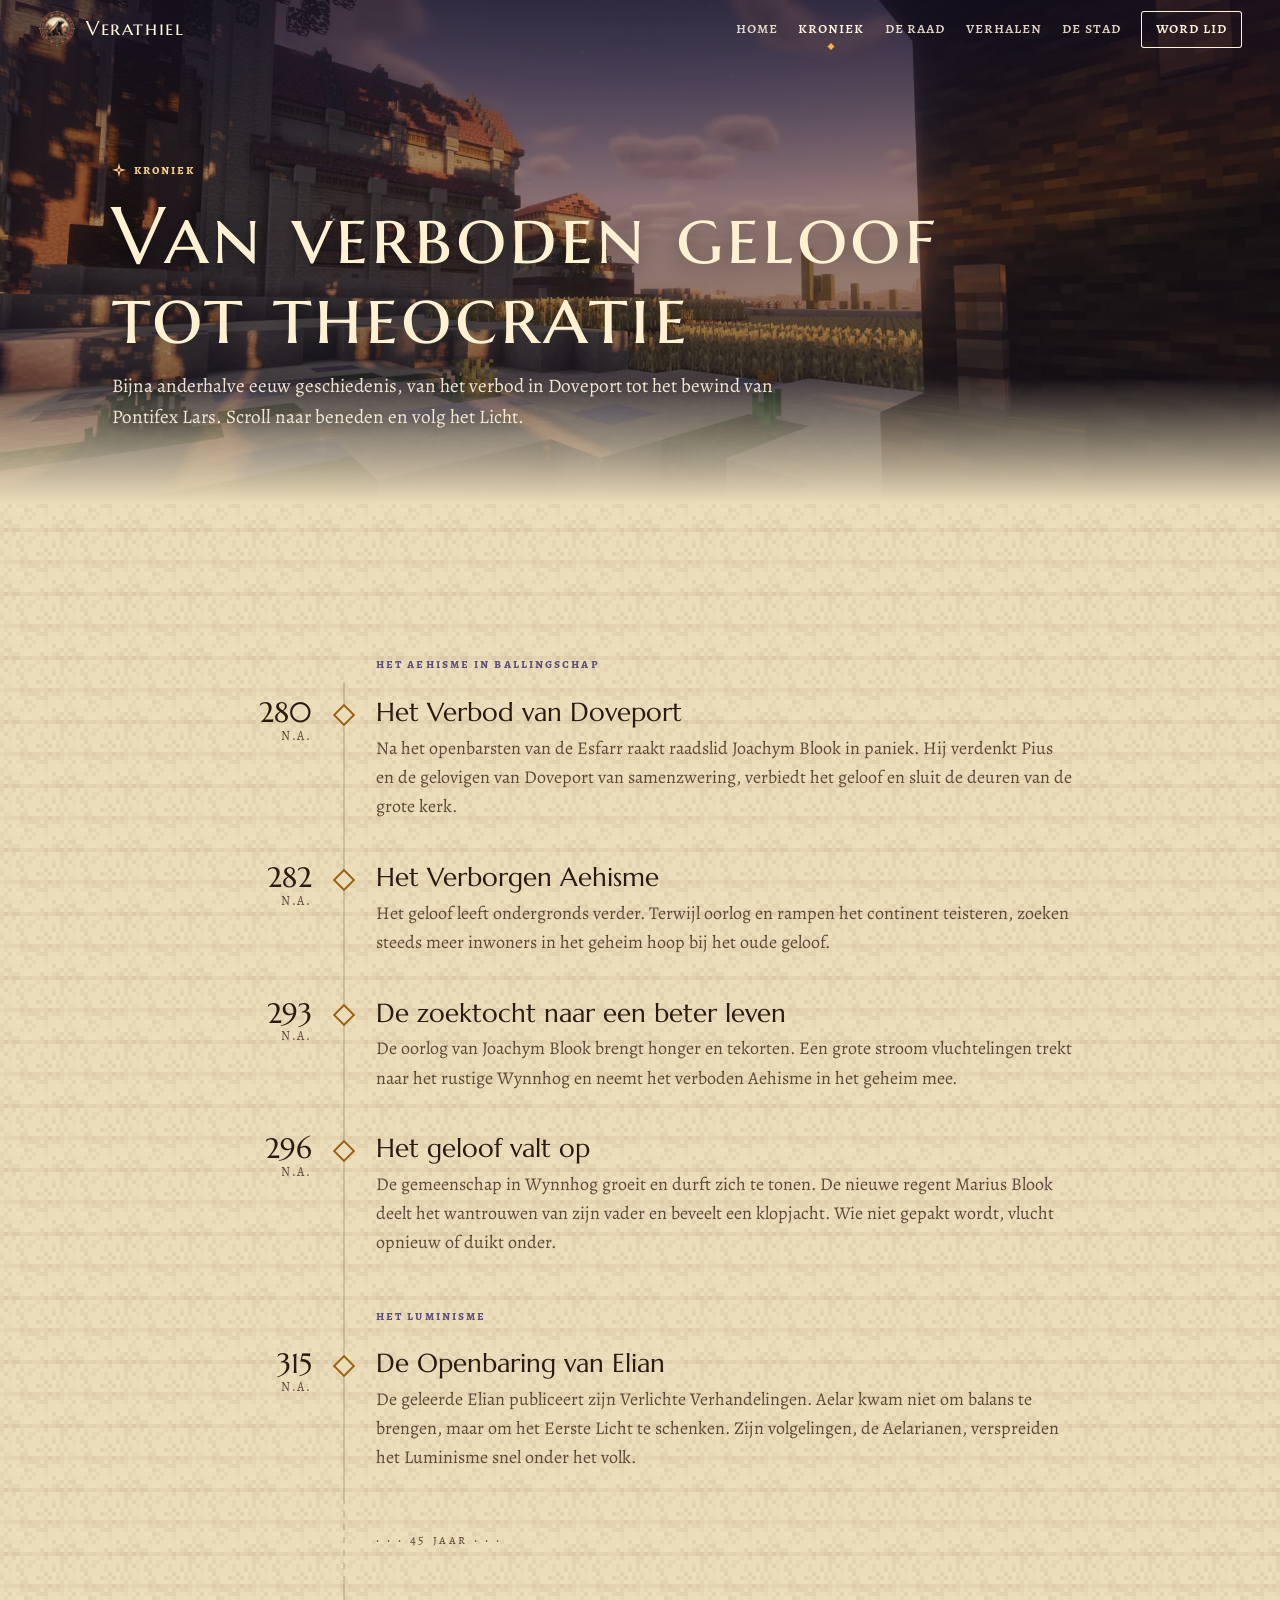
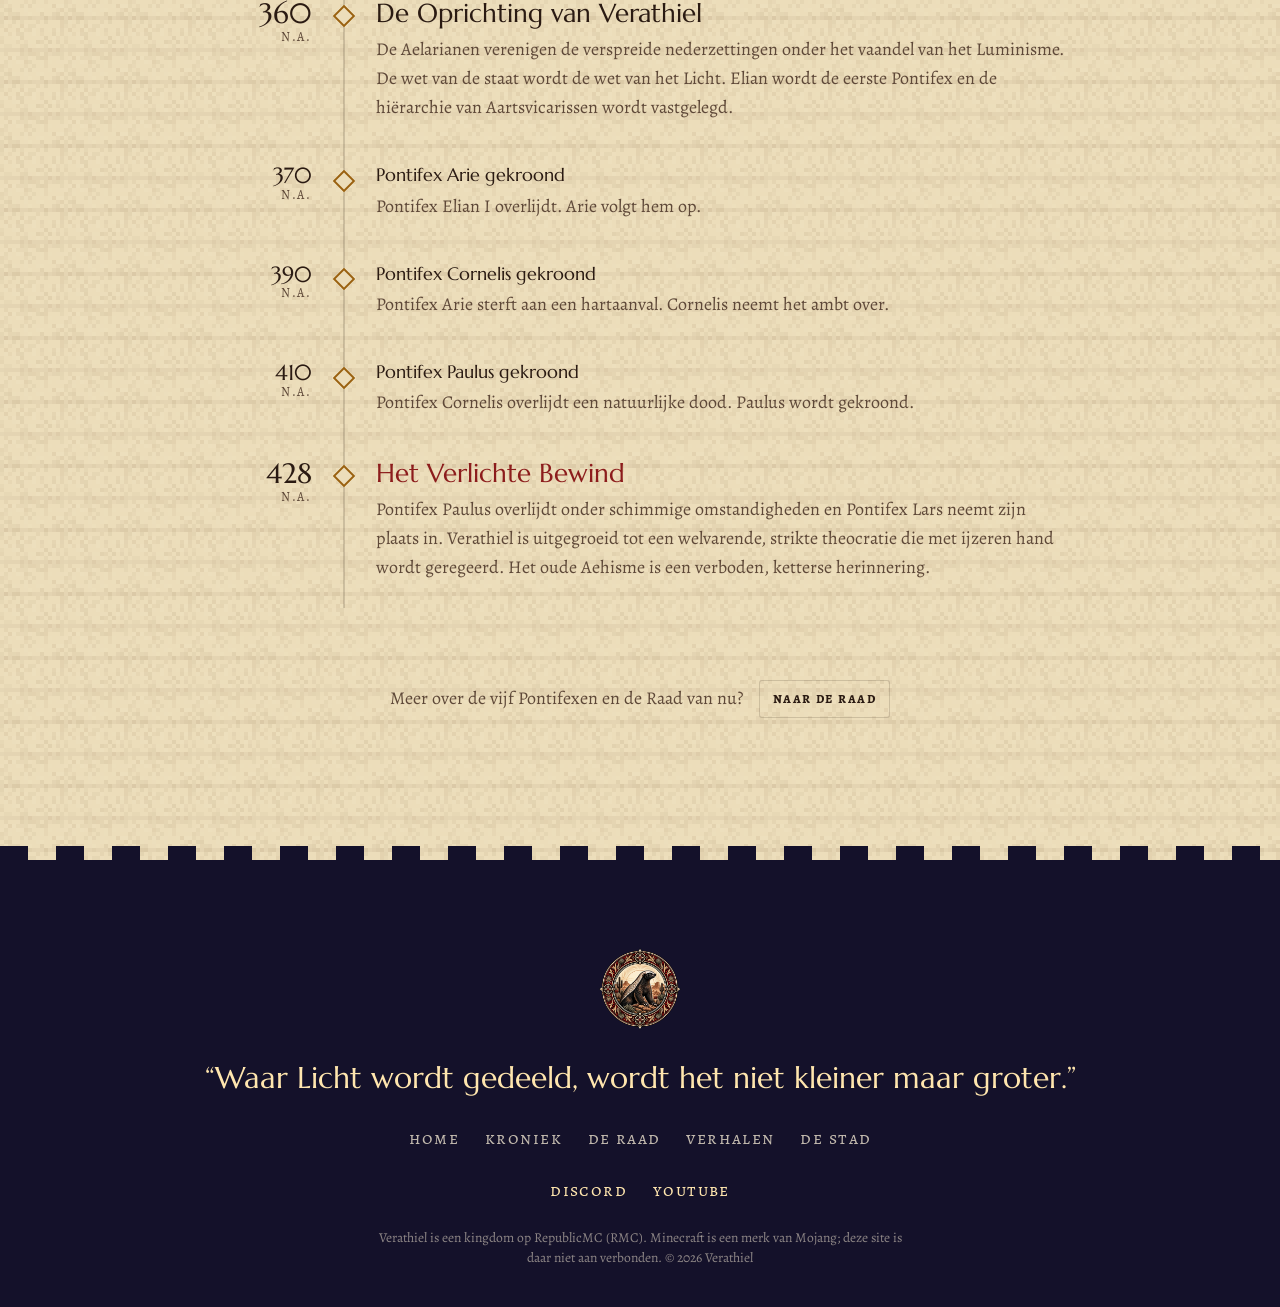
==== kroniek.html @ e4bf0b26 "Site-Update" ====
<!doctype html>
<html lang="nl">
  <head>
    <meta charset="UTF-8" />
    <meta name="viewport" content="width=device-width, initial-scale=1.0, viewport-fit=cover" />
    <title>Kroniek · Verathiel</title>
    <meta name="description" content="De geschiedenis van Verathiel: van het verbod in Doveport tot het bewind van Pontifex Lars." />
    <meta name="theme-color" content="#14112A" />

    <link rel="icon" type="image/png" href="./favicon.png" />
    <link rel="apple-touch-icon" href="./apple-touch-icon.png" />

    <link rel="preconnect" href="https://fonts.googleapis.com" />
    <link rel="preconnect" href="https://fonts.gstatic.com" crossorigin />
    <link
      rel="stylesheet"
      href="https://fonts.googleapis.com/css2?family=Alegreya:ital,wght@0,400;0,500;0,700;1,400;1,500&family=Alegreya+SC:wght@500;700&family=Marcellus&family=Marcellus+SC&display=swap"
    />

    <script type="module" crossorigin src="./assets/kroniek-NRdteNDq.js"></script>
    <link rel="modulepreload" crossorigin href="./assets/gedeeld-qVtBO_b6.js">
    <link rel="stylesheet" crossorigin href="./assets/gedeeld-DC3o7x7U.css">
    <link rel="stylesheet" crossorigin href="./assets/kroniek-DfADhFYu.css">
    <link rel="stylesheet" crossorigin href="./assets/pagina-kop-BnZRckX0.css">
  </head>

  <body data-pagina="kroniek">
    <!-- Navigatie: wordt opgebouwd door src/components/nav/nav.ts -->
    <header class="nav" id="nav"></header>

    <main>
      <!-- ============ PAGINAKOP ============ -->
      <section class="pagina-kop">
        <img class="pagina-kop-beeld" src="./assets/korenveld-Bxg9EKHJ.webp" alt="" />
        <div class="binnen">
          <p class="eyebrow">
            <svg aria-hidden="true"><use href="iconen.svg#ster" /></svg>
            Kroniek
          </p>
          <h1>Van verboden geloof tot theocratie</h1>
          <p>
            Bijna anderhalve eeuw geschiedenis, van het verbod in Doveport tot het bewind van Pontifex Lars. Scroll naar beneden en volg het Licht.
          </p>
        </div>
      </section>

      <!-- ============ TIJDLIJN ============ -->
      <section class="sectie" id="tijdlijn-sectie">
        <div class="binnen">
          <div class="tijdlijn" id="tijdlijn">
            <div class="tijdperk"><span>Het Aehisme in ballingschap</span></div>
            <div class="moment">
              <p class="jaar">
                280
                <small>N.A.</small>
              </p>
              <span class="punt" aria-hidden="true"></span>
              <div class="moment-inhoud">
                <h3>Het Verbod van Doveport</h3>
                <p>
                  Na het openbarsten van de Esfarr raakt raadslid Joachym Blook in paniek. Hij verdenkt Pius
                  en de gelovigen van Doveport van samenzwering, verbiedt het geloof en sluit de deuren van de
                  grote kerk.
                </p>
              </div>
            </div>
            <div class="moment">
              <p class="jaar">
                282
                <small>N.A.</small>
              </p>
              <span class="punt" aria-hidden="true"></span>
              <div class="moment-inhoud">
                <h3>Het Verborgen Aehisme</h3>
                <p>
                  Het geloof leeft ondergronds verder. Terwijl oorlog en rampen het continent teisteren,
                  zoeken steeds meer inwoners in het geheim hoop bij het oude geloof.
                </p>
              </div>
            </div>
            <div class="moment">
              <p class="jaar">
                293
                <small>N.A.</small>
              </p>
              <span class="punt" aria-hidden="true"></span>
              <div class="moment-inhoud">
                <h3>De zoektocht naar een beter leven</h3>
                <p>
                  De oorlog van Joachym Blook brengt honger en tekorten. Een grote stroom vluchtelingen trekt
                  naar het rustige Wynnhog en neemt het verboden Aehisme in het geheim mee.
                </p>
              </div>
            </div>
            <div class="moment">
              <p class="jaar">
                296
                <small>N.A.</small>
              </p>
              <span class="punt" aria-hidden="true"></span>
              <div class="moment-inhoud">
                <h3>Het geloof valt op</h3>
                <p>
                  De gemeenschap in Wynnhog groeit en durft zich te tonen. De nieuwe regent Marius Blook deelt
                  het wantrouwen van zijn vader en beveelt een klopjacht. Wie niet gepakt wordt, vlucht
                  opnieuw of duikt onder.
                </p>
              </div>
            </div>
            <div class="tijdperk lijn"><span>Het Luminisme</span></div>
            <div class="moment">
              <p class="jaar">
                315
                <small>N.A.</small>
              </p>
              <span class="punt" aria-hidden="true"></span>
              <div class="moment-inhoud">
                <h3>De Openbaring van Elian</h3>
                <p>
                  De geleerde Elian publiceert zijn Verlichte Verhandelingen. Aelar kwam niet om balans te
                  brengen, maar om het Eerste Licht te schenken. Zijn volgelingen, de Aelarianen, verspreiden
                  het Luminisme snel onder het volk.
                </p>
              </div>
            </div>
            <div class="moment kloof" aria-hidden="true">
              <span class="kloof-tekst">· · · 45 jaar · · ·</span>
            </div>
            <div class="moment">
              <p class="jaar">
                360
                <small>N.A.</small>
              </p>
              <span class="punt" aria-hidden="true"></span>
              <div class="moment-inhoud">
                <h3>De Oprichting van Verathiel</h3>
                <p>
                  De Aelarianen verenigen de verspreide nederzettingen onder het vaandel van het Luminisme. De
                  wet van de staat wordt de wet van het Licht. Elian wordt de eerste Pontifex en de hiërarchie
                  van Aartsvicarissen wordt vastgelegd.
                </p>
              </div>
            </div>
            <div class="moment klein">
              <p class="jaar">
                370
                <small>N.A.</small>
              </p>
              <span class="punt" aria-hidden="true"></span>
              <div class="moment-inhoud">
                <h3>Pontifex Arie gekroond</h3>
                <p>Pontifex Elian I overlijdt. Arie volgt hem op.</p>
              </div>
            </div>
            <div class="moment klein">
              <p class="jaar">
                390
                <small>N.A.</small>
              </p>
              <span class="punt" aria-hidden="true"></span>
              <div class="moment-inhoud">
                <h3>Pontifex Cornelis gekroond</h3>
                <p>Pontifex Arie sterft aan een hartaanval. Cornelis neemt het ambt over.</p>
              </div>
            </div>
            <div class="moment klein">
              <p class="jaar">
                410
                <small>N.A.</small>
              </p>
              <span class="punt" aria-hidden="true"></span>
              <div class="moment-inhoud">
                <h3>Pontifex Paulus gekroond</h3>
                <p>Pontifex Cornelis overlijdt een natuurlijke dood. Paulus wordt gekroond.</p>
              </div>
            </div>
            <div class="moment nu">
              <p class="jaar">
                428
                <small>N.A.</small>
              </p>
              <span class="punt" aria-hidden="true"></span>
              <div class="moment-inhoud">
                <h3>Het Verlichte Bewind</h3>
                <p>
                  Pontifex Paulus overlijdt onder schimmige omstandigheden en Pontifex Lars neemt zijn plaats
                  in. Verathiel is uitgegroeid tot een welvarende, strikte theocratie die met ijzeren hand
                  wordt geregeerd. Het oude Aehisme is een verboden, ketterse herinnering.
                </p>
              </div>
            </div>
          </div>

          <div class="kroniek-verder">
            <span>Meer over de vijf Pontifexen en de Raad van nu?</span>
            <a class="knop knop-lijn knop-klein" href="raad.html">naar De Raad</a>
          </div>
        </div>
      </section>
    </main>

    <!-- Voettekst: wordt opgebouwd door src/components/voet/voet.ts -->
    <footer class="voet" id="voet"></footer>
  </body>
</html>
---- assets/gedeeld-DC3o7x7U.css ----
:root{--lightningcss-light:initial;--lightningcss-dark: ;color-scheme:light;--zand:#ecddba;--zand-2:#e2cc9e;--perkament:#f7eed8;--inkt:#2a1a12;--inkt-zacht:#5e4838;--karmijn:#8c1c1c;--goud:#9a6110;--gloed:#f2b54a;--klei:#b5643c;--klei-donker:#763820;--schemer:#5d4e7b;--lijn:#2a1a1229;--knop:#8c1c1c;--knop-tekst:#fbf0da;--hero-inkt:#fff4de;--hero-accent:#f6cf8a;--hero-straal:#ffd68c3d;--nacht:#14112a;--nacht-inkt:#eee4cf;--voet-accent:#ffe6ae;--rug-1:#7e1a1a;--rug-2:#4a2c1c;--rug-3:#463b66;--rug-4:#5e4a16;--rug-inkt:#f6e8c8;--rug-ster:#f2c46a;--font-display:"Marcellus", "Trajan Pro", "Palatino Linotype", Georgia, serif;--font-sc:"Marcellus SC", "Marcellus", "Palatino Linotype", Georgia, serif;--font-body:"Alegreya", "Palatino Linotype", Palatino, Georgia, serif;--font-label:"Alegreya SC", "Alegreya", "Palatino Linotype", Georgia, serif;--t-hero:clamp(3.4rem, 11vw, 8.6rem);--t-h2:clamp(2rem, 4.4vw, 3.3rem);--t-h3:clamp(1.35rem, 2vw, 1.6rem);--t-body:1.125rem;--t-klein:.98rem;--t-label:.82rem;--kantlijn:clamp(16px, 4vw, 48px);--breedte:72rem}*,:before,:after{box-sizing:border-box}[hidden]{display:none!important}html{scroll-behavior:smooth;scroll-padding-top:84px;overflow-x:clip}body{background-color:var(--zand);background-image:var(--textuur,none);image-rendering:pixelated;color:var(--inkt);font-family:var(--font-body);font-size:var(--t-body);-webkit-font-smoothing:antialiased;text-rendering:optimizelegibility;background-size:64px 64px;margin:0;line-height:1.62;overflow-x:clip}img,canvas,svg{image-rendering:auto}img{max-width:100%;display:block}a{color:inherit}button{font:inherit;color:inherit}:focus-visible{outline:2px solid var(--goud);outline-offset:3px}h1,h2,h3,h4{font-family:var(--font-display);text-wrap:balance;margin:0;font-weight:400;line-height:1.15}p{margin:0}.binnen{max-width:var(--breedte);padding-inline:var(--kantlijn);margin-inline:auto}.eyebrow{font-family:var(--font-label);font-weight:700;font-size:var(--t-label);letter-spacing:.16em;text-transform:lowercase;color:var(--karmijn);align-items:center;gap:.6em;display:inline-flex}.eyebrow svg{flex:none;width:14px;height:14px}.vh{clip:rect(0 0 0 0);white-space:nowrap;width:1px;height:1px;position:absolute;overflow:hidden}@media (prefers-reduced-motion:reduce){html{scroll-behavior:auto}*,:before,:after{transition-duration:.001ms!important;animation-duration:.001ms!important;animation-iteration-count:1!important}}.knoppen{flex-wrap:wrap;justify-content:center;gap:.8rem;display:flex}.knop{font-family:var(--font-label);letter-spacing:.1em;text-transform:lowercase;cursor:pointer;border:0;border-radius:3px;align-items:center;gap:.6em;padding:.85em 1.35em;font-size:1rem;font-weight:700;text-decoration:none;transition:transform .2s,box-shadow .25s,background-color .25s;display:inline-flex}.knop svg{flex:none;width:18px;height:18px}.knop-primair{background:var(--knop);color:var(--knop-tekst);box-shadow:inset 0 0 0 1px #ffdca059,0 8px 22px #6e141447}.knop-primair:hover{transform:translateY(-2px);box-shadow:inset 0 0 0 1px #ffdca080,0 10px 30px #f2b54a61}.knop-glas{color:var(--hero-inkt);-webkit-backdrop-filter:blur(4px);backdrop-filter:blur(4px);background:#fff4de14;box-shadow:inset 0 0 0 1px #fff4de8c}.knop-glas:hover{background:#fff4de29;transform:translateY(-2px)}.knop-lijn{color:var(--inkt);box-shadow:inset 0 0 0 1px var(--lijn);background:0 0}.knop-lijn:hover{color:var(--goud);box-shadow:inset 0 0 0 1px var(--goud)}.knop-klein{padding:.5em .95em;font-size:.9rem}.sectie{padding-block:clamp(4.5rem,10vw,8rem);position:relative}.kop{gap:1rem;max-width:46rem;margin-bottom:clamp(2.5rem,5vw,4rem);display:grid}.kop h2{font-size:var(--t-h2)}.intro{max-width:40em;color:var(--inkt-zacht);font-size:1.2rem}.sectie-alt{background-color:var(--zand-2);background-image:var(--textuur,none);background-size:64px 64px}.sectie-alt:before{content:"";background:repeating-linear-gradient(90deg, var(--zand-2) 0 28px, transparent 28px 56px);height:14px;position:absolute;top:-14px;left:0;right:0}.label{font-family:var(--font-label);font-weight:700;font-size:var(--t-label);letter-spacing:.14em;text-transform:lowercase;color:var(--goud)}.kader{background:var(--perkament);box-shadow:inset 0 0 0 1px var(--lijn), inset 0 0 0 7px var(--perkament), inset 0 0 0 8px color-mix(in srgb, var(--karmijn) 45%, transparent), 0 20px 50px -24px #28140a59;border-radius:4px}.nav{z-index:50;padding:calc(env(safe-area-inset-top,0px) + .65rem) clamp(16px, 3vw, 40px) .65rem;color:var(--hero-inkt);align-items:center;gap:1rem;transition:background-color .35s,box-shadow .35s,color .35s;display:flex;position:fixed;inset:0 0 auto}.nav.is-vast,.nav.menu-open{background:color-mix(in srgb, var(--zand) 90%, transparent);-webkit-backdrop-filter:blur(10px);box-shadow:0 1px 0 var(--lijn);color:var(--inkt)}.nav-merk{font-family:var(--font-sc);letter-spacing:.08em;align-items:center;gap:.6rem;margin-right:auto;font-size:1.25rem;text-decoration:none;display:flex}.nav-merk img{width:38px;height:38px}.nav-links{align-items:center;gap:clamp(.6rem,1.6vw,1.5rem);display:flex}.nav-links a{font-family:var(--font-label);letter-spacing:.06em;text-transform:lowercase;opacity:.85;padding-block:.3rem;font-size:1rem;font-weight:500;text-decoration:none;position:relative}.nav-links a:hover,.nav-links a.actief{opacity:1}.nav-links a:after{content:"";background:var(--gloed);width:5px;height:5px;transition:transform .25s;position:absolute;bottom:-2px;left:50%;transform:translate(-50%)rotate(45deg)scale(0)}.nav-links a.actief:after{transform:translate(-50%)rotate(45deg)scale(1)}.nav-links .nav-cta{opacity:1;border-radius:3px;padding:.35rem .9rem;box-shadow:inset 0 0 0 1px}.nav-links .nav-cta:after{display:none}.nav-menu{cursor:pointer;font-family:var(--font-label);letter-spacing:.1em;text-transform:lowercase;background:0 0;border:0;flex:none;align-items:center;gap:.45rem;padding:.4rem;font-weight:700;display:none}.nav-menu span{background:currentColor;width:20px;height:2px;display:block;box-shadow:0 6px,0 -6px}@media (width<=900px){.nav-menu{display:inline-flex}.nav-links{background:var(--perkament);color:var(--inkt);flex-direction:column;align-items:stretch;gap:0;padding:.5rem clamp(16px,3vw,40px) 1rem;display:none;position:absolute;top:100%;left:0;right:0;box-shadow:0 12px 30px #0000002e}.nav.menu-open .nav-links{display:flex}.nav-links a{border-bottom:1px solid var(--lijn);padding:.8rem 0;font-size:1.1rem}.nav-links a:after{display:none}.nav-links .nav-cta{text-align:center;border-bottom:0;margin-top:.8rem}}.voet{padding-block:clamp(3.5rem, 7vw, 5.5rem) calc(env(safe-area-inset-bottom,0px) + 2.4rem);background:var(--nacht);color:var(--nacht-inkt);text-align:center;margin-top:14px;position:relative}.voet:before{content:"";background:repeating-linear-gradient(90deg, var(--nacht) 0 28px, transparent 28px 56px);height:14px;position:absolute;top:-14px;left:0;right:0}.voet-binnen{justify-items:center;gap:1.4rem;display:grid}.voet-wapen{width:84px;height:84px}.voet blockquote{max-width:30em;font-family:var(--font-display);color:var(--voet-accent);margin:0;font-size:clamp(1.3rem,2.6vw,1.85rem)}.voet-links{font-family:var(--font-label);letter-spacing:.08em;text-transform:lowercase;flex-wrap:wrap;justify-content:center;gap:.5rem 1.6rem;display:flex}.voet-links a{opacity:.8;text-decoration:none}.voet-links a:hover{opacity:1;color:var(--voet-accent)}.voet-socials a{color:var(--voet-accent);opacity:1}.voet small{color:#eee4cf8c;max-width:40em;font-size:.85rem;line-height:1.5}
---- assets/kroniek-DfADhFYu.css ----
.tijdlijn{max-width:54rem;margin-inline:auto;display:grid}.tijdperk{grid-template-columns:6.5rem 2rem 1fr;gap:0 1rem;padding:1.4rem 0 .4rem;display:grid}.tijdperk span{font-family:var(--font-label);letter-spacing:.16em;text-transform:lowercase;font-weight:700;font-size:var(--t-label);color:var(--schemer);grid-column:3}.moment{--p:0;grid-template-columns:6.5rem 2rem minmax(0,1fr);grid-template-areas:"jaar punt inhoud";gap:0 1rem;padding-block:1rem 1.6rem;display:grid;position:relative}.tijdperk{--p:0;position:relative}.moment:before,.moment:after,.tijdperk.lijn:before,.tijdperk.lijn:after{content:"";width:2px;position:absolute;top:0;left:calc(8.5rem - 1px)}.moment:before,.tijdperk.lijn:before{background:var(--lijn);bottom:0}.moment:after,.tijdperk.lijn:after{height:calc(var(--p) * 100%);background:linear-gradient(var(--gloed), var(--goud));box-shadow:0 0 12px var(--gloed)}.jaar{text-align:right;font-family:var(--font-display);font-variant-numeric:tabular-nums;color:var(--inkt);grid-area:jaar;font-size:1.75rem;line-height:1.1}.jaar small{font-family:var(--font-label);letter-spacing:.14em;color:var(--inkt-zacht);font-size:.78rem;display:block}.punt{z-index:1;background:var(--zand);width:16px;height:16px;box-shadow:inset 0 0 0 2px var(--goud);grid-area:punt;justify-self:center;margin-top:.55rem;transition:background-color .4s,box-shadow .4s;position:relative;transform:rotate(45deg)}.sectie-alt .punt{background:var(--zand-2)}.moment.is-verlicht .punt{background:var(--gloed);box-shadow:inset 0 0 0 2px var(--goud), 0 0 0 5px color-mix(in srgb, var(--gloed) 22%, transparent), 0 0 22px var(--gloed)}.moment-inhoud{grid-area:inhoud;gap:.4rem;min-width:0;display:grid}.moment-inhoud h3{font-size:var(--t-h3)}.moment-inhoud p{color:var(--inkt-zacht)}.moment.klein .jaar{font-size:1.35rem}.moment.klein h3{font-size:1.15rem}.moment.nu h3{color:var(--karmijn)}.moment.kloof{padding-block:.4rem}.moment.kloof:before{background:repeating-linear-gradient(to bottom, var(--lijn) 0 6px, transparent 6px 13px)}.moment.kloof:after{background:repeating-linear-gradient(to bottom, var(--goud) 0 6px, transparent 6px 13px);box-shadow:none}.kloof-tekst{font-family:var(--font-label);letter-spacing:.2em;color:var(--inkt-zacht);grid-area:inhoud;padding-block:1.6rem;font-size:.82rem}@media (width<=640px){.tijdperk{grid-template-columns:1.5rem minmax(0,1fr);gap:0 .9rem}.tijdperk span{grid-column:2}.moment{grid-template-columns:1.5rem minmax(0,1fr);grid-template-areas:"punt jaar"".inhoud";gap:.15rem .9rem}.moment:before,.moment:after,.tijdperk.lijn:before,.tijdperk.lijn:after{left:calc(.75rem - 1px)}.jaar{text-align:left;font-size:1.45rem}.jaar small{margin-left:.4rem;display:inline}.punt{margin-top:.4rem}.kloof-tekst{grid-area:jaar}}.kroniek-verder{text-align:center;color:var(--inkt-zacht);flex-wrap:wrap;justify-content:center;align-items:center;gap:1rem;margin-top:clamp(3rem,6vw,4.5rem);display:flex}
---- assets/pagina-kop-BnZRckX0.css ----
.pagina-kop{isolation:isolate;min-height:clamp(380px,56vh,560px);color:var(--hero-inkt);align-items:flex-end;padding-block:8rem clamp(3rem,6vw,4.5rem);display:flex;position:relative;overflow:hidden}.pagina-kop-beeld{z-index:-2;object-fit:cover;object-position:50% 40%;width:100%;height:100%;position:absolute;inset:0}.pagina-kop:before{content:"";z-index:-1;background:linear-gradient(to bottom, #140e22b3 0%, #140e2259 40%, #140e2273 75%, var(--zand) 100%);position:absolute;inset:0}.pagina-kop .binnen{gap:.9rem;width:100%;display:grid}.pagina-kop .eyebrow{color:var(--hero-accent)}.pagina-kop h1{font-family:var(--font-sc);letter-spacing:.04em;color:#fff1d2;text-shadow:0 4px 24px #00000073;font-size:clamp(2.6rem,7vw,5rem);line-height:1}.pagina-kop p:last-child{color:#fff4deeb;text-shadow:0 1px 12px #00000080;max-width:38em;font-size:1.2rem}
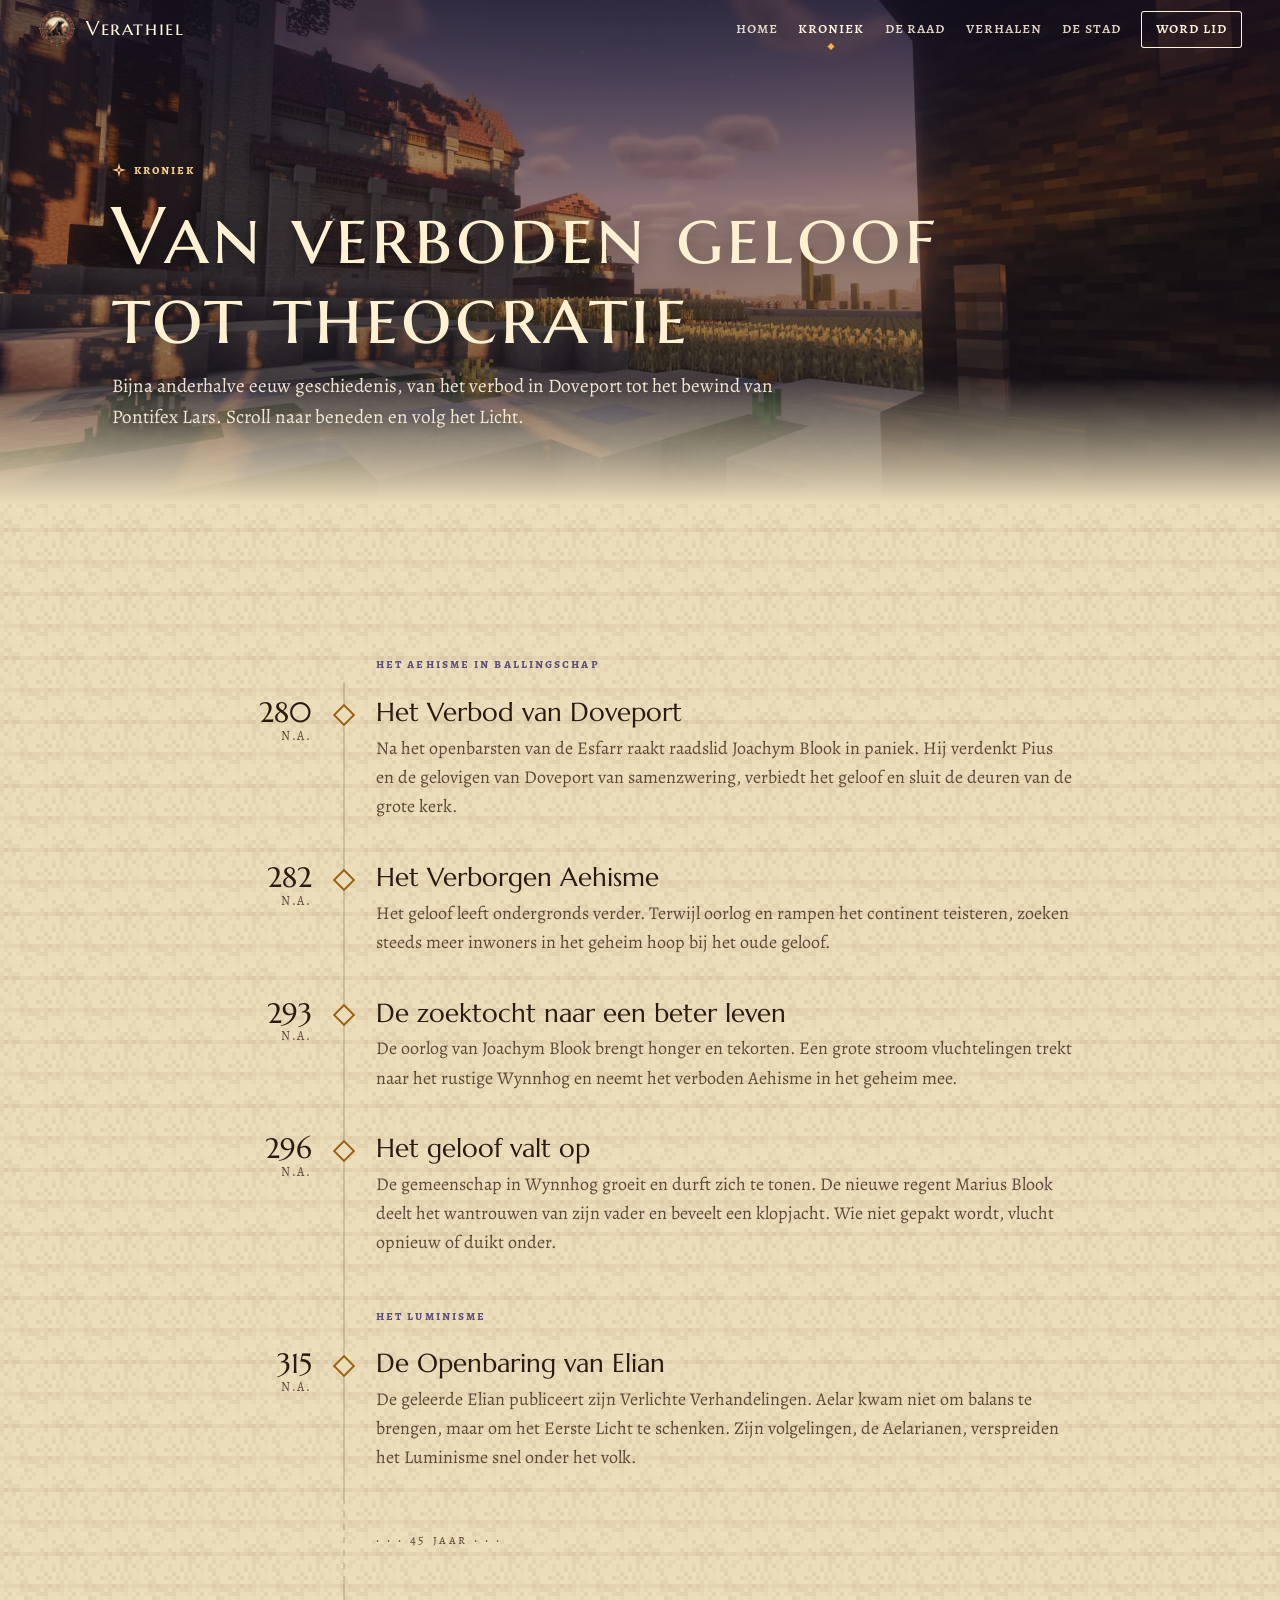
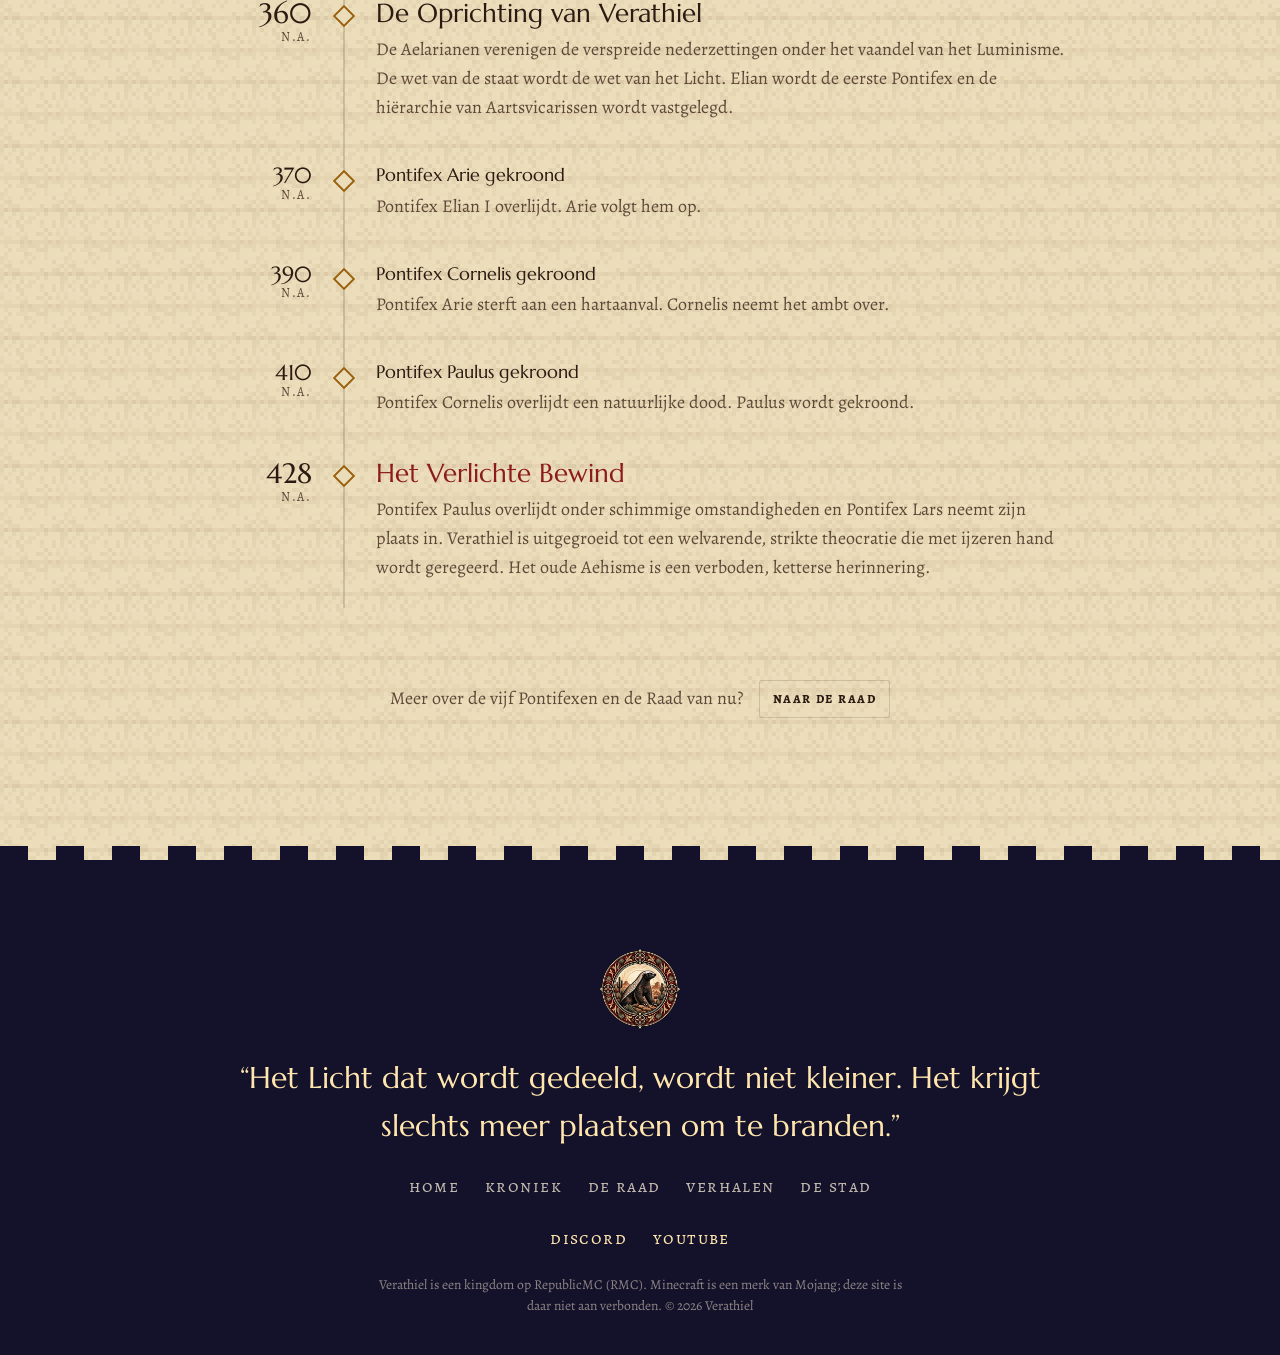
==== commit 291ea49a: "UPDATE : Info updated" ====
--- a/kroniek.html
+++ b/kroniek.html
@@ -17,8 +17,8 @@
       href="https://fonts.googleapis.com/css2?family=Alegreya:ital,wght@0,400;0,500;0,700;1,400;1,500&family=Alegreya+SC:wght@500;700&family=Marcellus&family=Marcellus+SC&display=swap"
     />
 
-    <script type="module" crossorigin src="./assets/kroniek-NRdteNDq.js"></script>
-    <link rel="modulepreload" crossorigin href="./assets/gedeeld-qVtBO_b6.js">
+    <script type="module" crossorigin src="./assets/kroniek-DgfN1xiN.js"></script>
+    <link rel="modulepreload" crossorigin href="./assets/gedeeld-BFH4uaKk.js">
     <link rel="stylesheet" crossorigin href="./assets/gedeeld-DC3o7x7U.css">
     <link rel="stylesheet" crossorigin href="./assets/kroniek-DfADhFYu.css">
     <link rel="stylesheet" crossorigin href="./assets/pagina-kop-BnZRckX0.css">
